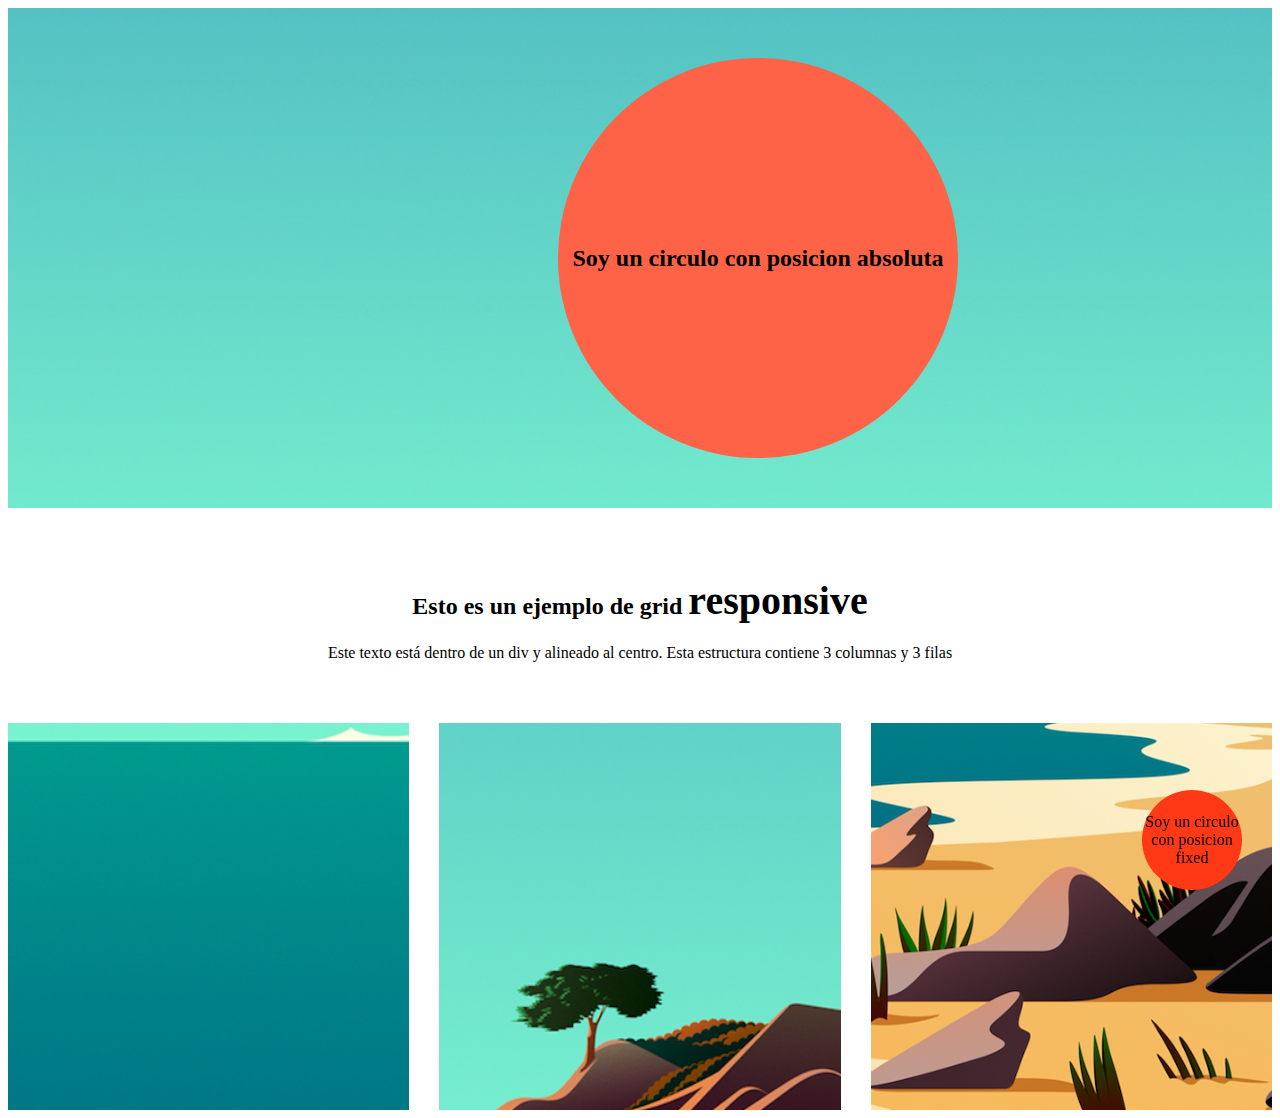
==== Ejercicios/grid y position fixed, absolute y relativ/grid.html @ df772024 "a" ====
<!DOCTYPE html>
<html lang="en">

<head>
    <meta charset="UTF-8">
    <meta http-equiv="X-UA-Compatible" content="IE=edge">
    <meta name="viewport" content="width=device-width, initial-scale=1.0">
    <link rel="stylesheet" href="style.css">
    <title>Document</title>

</head>

<body>
    <div class="circuloCentradoFixed">
        <p>
            Soy un circulo con posicion fixed

        </p>
    </div>
    <div class="contenedor">

        <div class="fotoPrincipal">
            <div class="circuloCentrado">
                <h2>
                    Soy un circulo con posicion absoluta

                </h2>
            </div>

            <img src="1.png" alt="">
        </div>

        <div class="texto">

            <h2> Esto es un ejemplo de grid <span style="font-size: 40px;">responsive</span> </h2>
            <p>Este texto está dentro de un div y alineado al centro. Esta estructura contiene 3 columnas y 3 filas
            </p>
        </div>

        <div class="izquierda">
            <img src="2.png" alt="">
        </div>

        <div class="centro">
            <img src="3.png" alt="">
        </div>

        <div class="derecha">
            <img src="4.png" alt="">
        </div>


    </div>
</body>

</html>
---- Ejercicios/grid y position fixed, absolute y relativ/style.css ----
.contenedor {
    display: grid;
    grid-template-areas: 'prin prin prin' 'txt txt txt' 'iz cent der';
    justify-content: center;
    gap: 30px;
    /* para centrar cosas dentro */
}

.circuloCentrado {
    width: 400px;
    height: 400px;
    background-color: tomato;
    border-radius: 400px;
    -webkit-border-radius: 400px;
    -moz-border-radius: 400px;
    -ms-border-radius: 400px;
    -o-border-radius: 400px;
    position: absolute;
    top: 50px;
    left: 550px;
    text-align: center;
    word-wrap: break-word;
    display: flex;
    justify-content: center;
    align-items: center;
}

.circuloCentradoFixed {
    width: 100px;
    height: 100px;
    background-color: rgb(255, 56, 21);
    border-radius: 400px;
    -webkit-border-radius: 400px;
    -moz-border-radius: 400px;
    -ms-border-radius: 400px;
    -o-border-radius: 400px;
    position: fixed;
    bottom: 10px;
    right: 38px;
    text-align: center;
    word-wrap: break-word;
    display: flex;
    justify-content: center;
    align-items: center;
}

.fotoPrincipal {
    position: relative;
    grid-area: prin;
}

.fotoPrincipal img {
    width: 100%;
    height: 500px;
}

.contenedor .izquierda img,
.contenedor .centro img,
.contenedor .derecha img {
    width: 100%;
    height: 100%;
}

.izquierda {
    grid-area: iz;
}

.derecha {
    overflow: hidden;
    grid-area: der;
}

.centro {
    grid-area: cent;
}

.texto {
    text-align: center;
    grid-area: txt;
}

@media (max-width:768px) {
    .contenedor {
        grid-template-areas: 'prin' 'txt' 'iz' 'cent' 'der';
    }
}
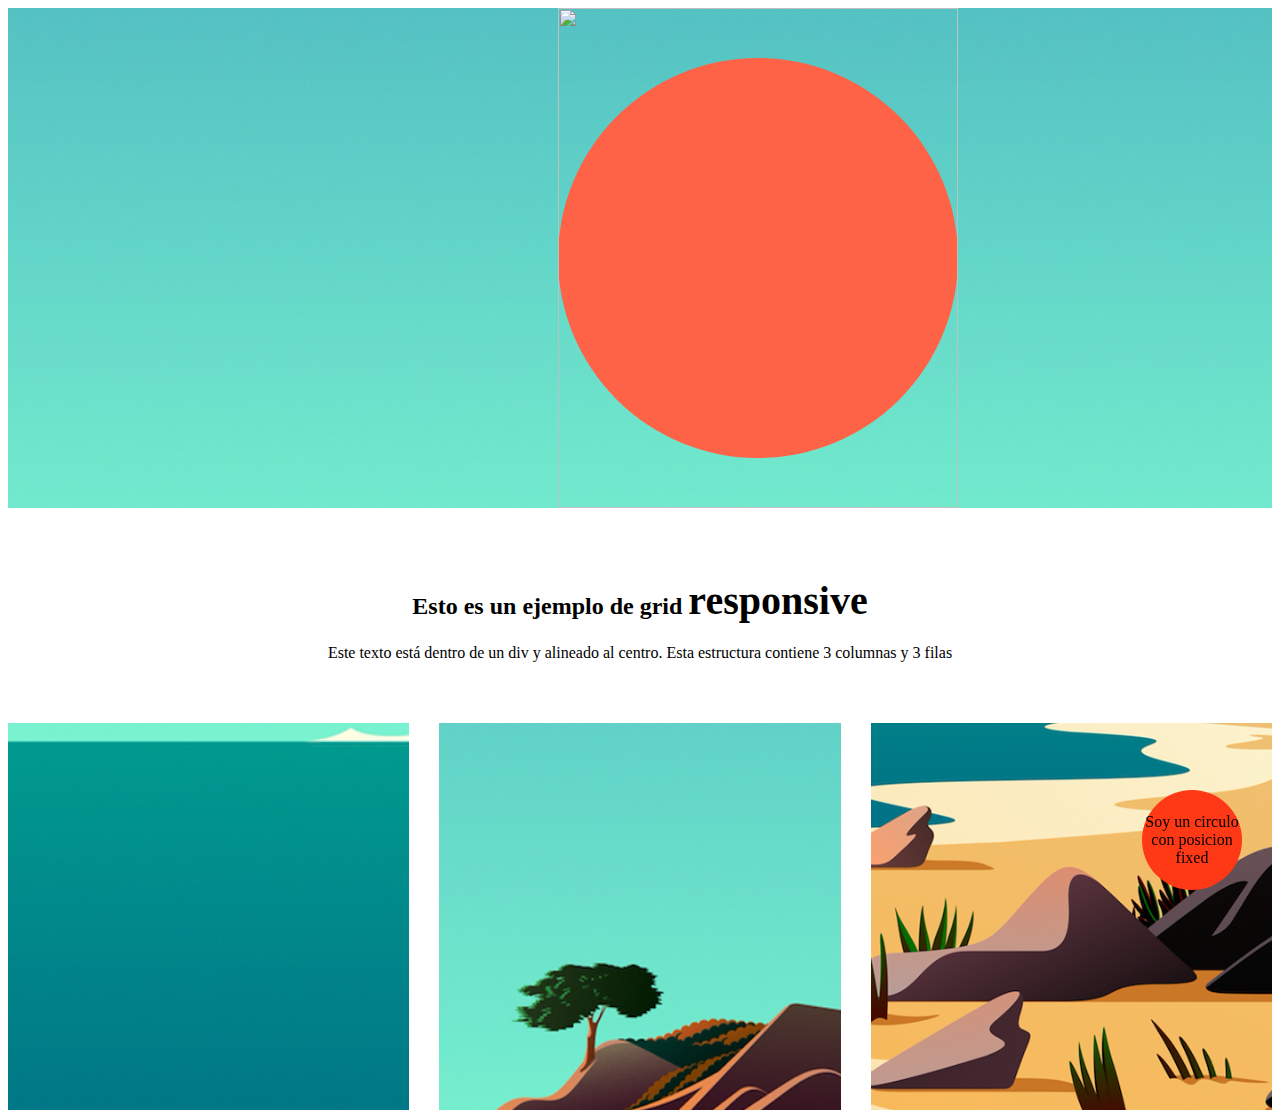
==== commit 3b569369: "j" ====
--- a/Ejercicios/grid y position fixed, absolute y relativ/grid.html
+++ b/Ejercicios/grid y position fixed, absolute y relativ/grid.html
@@ -6,7 +6,8 @@
     <meta http-equiv="X-UA-Compatible" content="IE=edge">
     <meta name="viewport" content="width=device-width, initial-scale=1.0">
     <link rel="stylesheet" href="style.css">
-    <title>Document</title>
+    <link rel="stylesheet" href="estilos/style.css">
+    <title>WebEs</title>
 
 </head>
 
@@ -21,10 +22,7 @@
 
         <div class="fotoPrincipal">
             <div class="circuloCentrado">
-                <h2>
-                    Soy un circulo con posicion absoluta
-
-                </h2>
+                <img src="Ejercicios/grid y position fixed, absolute y relativ/4.png" alt="">
             </div>
 
             <img src="1.png" alt="">
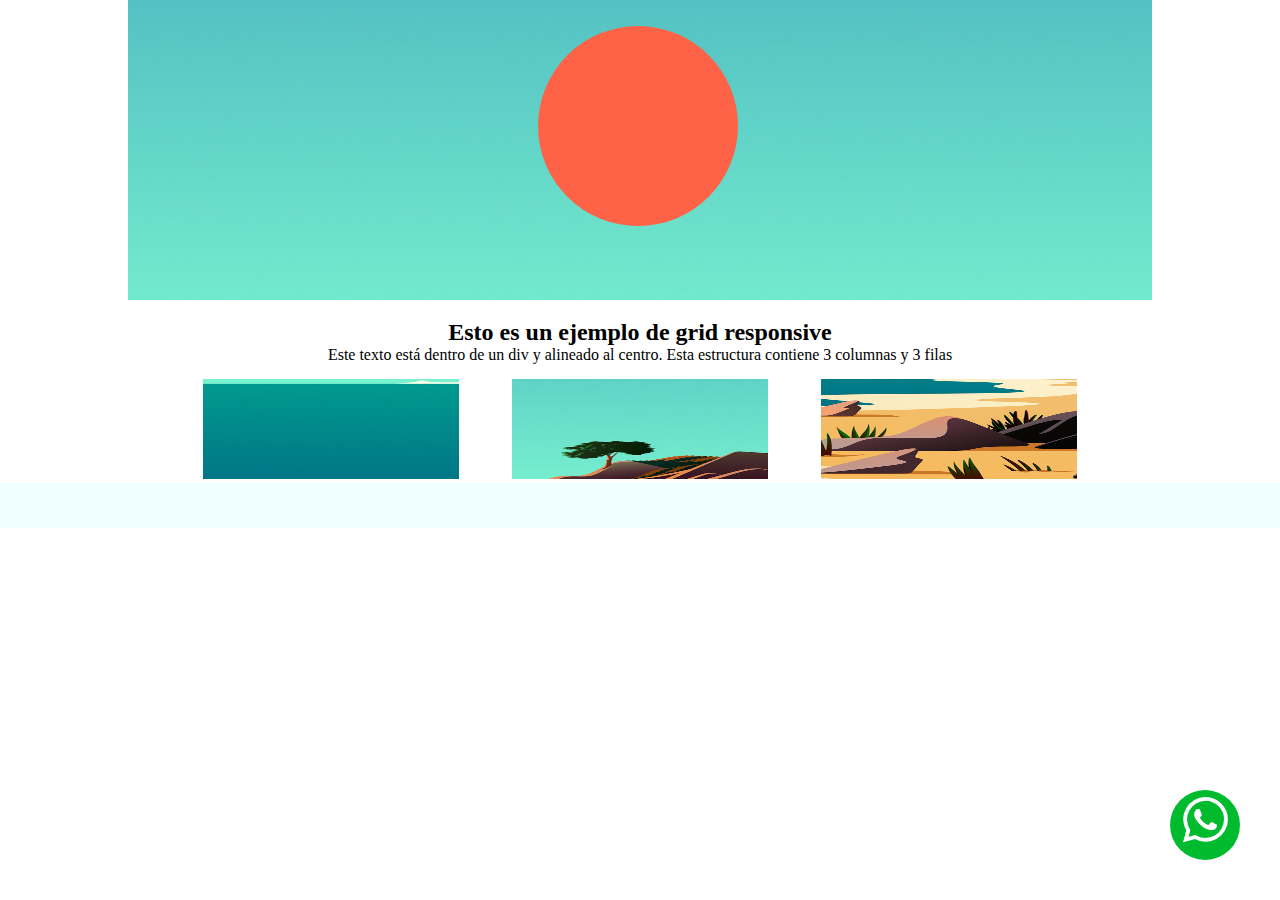
==== commit 8be1d5de: "Estructura general" ====
--- a/Ejercicios/grid y position fixed, absolute y relativ/grid.html
+++ b/Ejercicios/grid y position fixed, absolute y relativ/grid.html
@@ -8,21 +8,25 @@
     <link rel="stylesheet" href="style.css">
     <link rel="stylesheet" href="estilos/style.css">
     <title>WebEs</title>
+    <link rel="stylesheet" href="https://cdn.jsdelivr.net/npm/bootstrap-icons@1.3.0/font/bootstrap-icons.css">
+
 
 </head>
 
 <body>
+    <!-- icono whatsapp -->
     <div class="circuloCentradoFixed">
-        <p>
-            Soy un circulo con posicion fixed
+        <a href="https://api.whatsapp.com/send?phone=111&text=" target="_blank">
 
-        </p>
+            <i class="bi bi-whatsapp logo"></i>
+
+        </a>
     </div>
     <div class="contenedor">
 
         <div class="fotoPrincipal">
             <div class="circuloCentrado">
-                <img src="Ejercicios/grid y position fixed, absolute y relativ/4.png" alt="">
+
             </div>
 
             <img src="1.png" alt="">
@@ -30,12 +34,17 @@
 
         <div class="texto">
 
-            <h2> Esto es un ejemplo de grid <span style="font-size: 40px;">responsive</span> </h2>
+            <h2> Esto es un ejemplo de grid responsive </h2>
             <p>Este texto está dentro de un div y alineado al centro. Esta estructura contiene 3 columnas y 3 filas
             </p>
         </div>
 
         <div class="izquierda">
+
+            <!-- <div class="hijo1">
+
+                <p>hijo 1</p>
+            </div> -->
             <img src="2.png" alt="">
         </div>
 
@@ -49,6 +58,16 @@
 
 
     </div>
+    <div class="codigo">
+        <code><pre>
+
+
+        </pre>
+
+            
+        </code>
+
+    </div>
 </body>
 
 </html>--- a/Ejercicios/grid y position fixed, absolute y relativ/style.css
+++ b/Ejercicios/grid y position fixed, absolute y relativ/style.css
@@ -1,23 +1,28 @@
+* {
+    margin: 0;
+    padding: 0;
+}
+
 .contenedor {
     display: grid;
+    gap: 15px;
     grid-template-areas: 'prin prin prin' 'txt txt txt' 'iz cent der';
     justify-content: center;
-    gap: 30px;
     /* para centrar cosas dentro */
 }
 
 .circuloCentrado {
-    width: 400px;
-    height: 400px;
+    width: 200px;
+    height: 200px;
     background-color: tomato;
-    border-radius: 400px;
-    -webkit-border-radius: 400px;
-    -moz-border-radius: 400px;
-    -ms-border-radius: 400px;
-    -o-border-radius: 400px;
+    border-radius: 200px;
+    -webkit-border-radius: 200px;
+    -moz-border-radius: 200px;
+    -ms-border-radius: 200px;
+    -o-border-radius: 200px;
     position: absolute;
-    top: 50px;
-    left: 550px;
+    top: 2vw;
+    left: 32vw;
     text-align: center;
     word-wrap: break-word;
     display: flex;
@@ -26,22 +31,21 @@
 }
 
 .circuloCentradoFixed {
-    width: 100px;
-    height: 100px;
-    background-color: rgb(255, 56, 21);
-    border-radius: 400px;
-    -webkit-border-radius: 400px;
-    -moz-border-radius: 400px;
-    -ms-border-radius: 400px;
-    -o-border-radius: 400px;
     position: fixed;
-    bottom: 10px;
-    right: 38px;
+    bottom: 40px;
+    right: 40px;
+    height: 70px;
+    width: 70px;
+    /* alinear texto a la mitad 2 */
     text-align: center;
-    word-wrap: break-word;
-    display: flex;
-    justify-content: center;
-    align-items: center;
+    line-height: 62px;
+    background-color: #00bb2d;
+    border-radius: 70px;
+}
+
+.logo {
+    font-size: 45px;
+    color: white;
 }
 
 .fotoPrincipal {
@@ -49,20 +53,29 @@
     grid-area: prin;
 }
 
-.fotoPrincipal img {
-    width: 100%;
-    height: 500px;
+.contenedor .fotoPrincipal img {
+    width: 80vw;
+    height: 300px;
 }
 
 .contenedor .izquierda img,
 .contenedor .centro img,
 .contenedor .derecha img {
-    width: 100%;
-    height: 100%;
+    width: 20vw;
+    height: 100px;
 }
 
 .izquierda {
+    position: relative;
     grid-area: iz;
+    text-align: right;
+}
+
+.hijo1 {
+    position: absolute;
+    top: 50px;
+    left: 50px;
+    background-color: red;
 }
 
 .derecha {
@@ -72,6 +85,7 @@
 
 .centro {
     grid-area: cent;
+    text-align: center;
 }
 
 .texto {
@@ -79,8 +93,26 @@
     grid-area: txt;
 }
 
+.codigo {
+    background-color: azure;
+}
+
 @media (max-width:768px) {
     .contenedor {
         grid-template-areas: 'prin' 'txt' 'iz' 'cent' 'der';
     }
+    .contenedor .izquierda,
+    .contenedor .centro,
+    .contenedor .derecha {
+        width: 100%;
+        margin: 0 auto;
+        text-align: center;
+    }
+    .contenedor .izquierda img,
+    .contenedor .centro img,
+    .contenedor .derecha img {
+        width: 60vw;
+        margin: 0 auto;
+        text-align: center;
+    }
 }